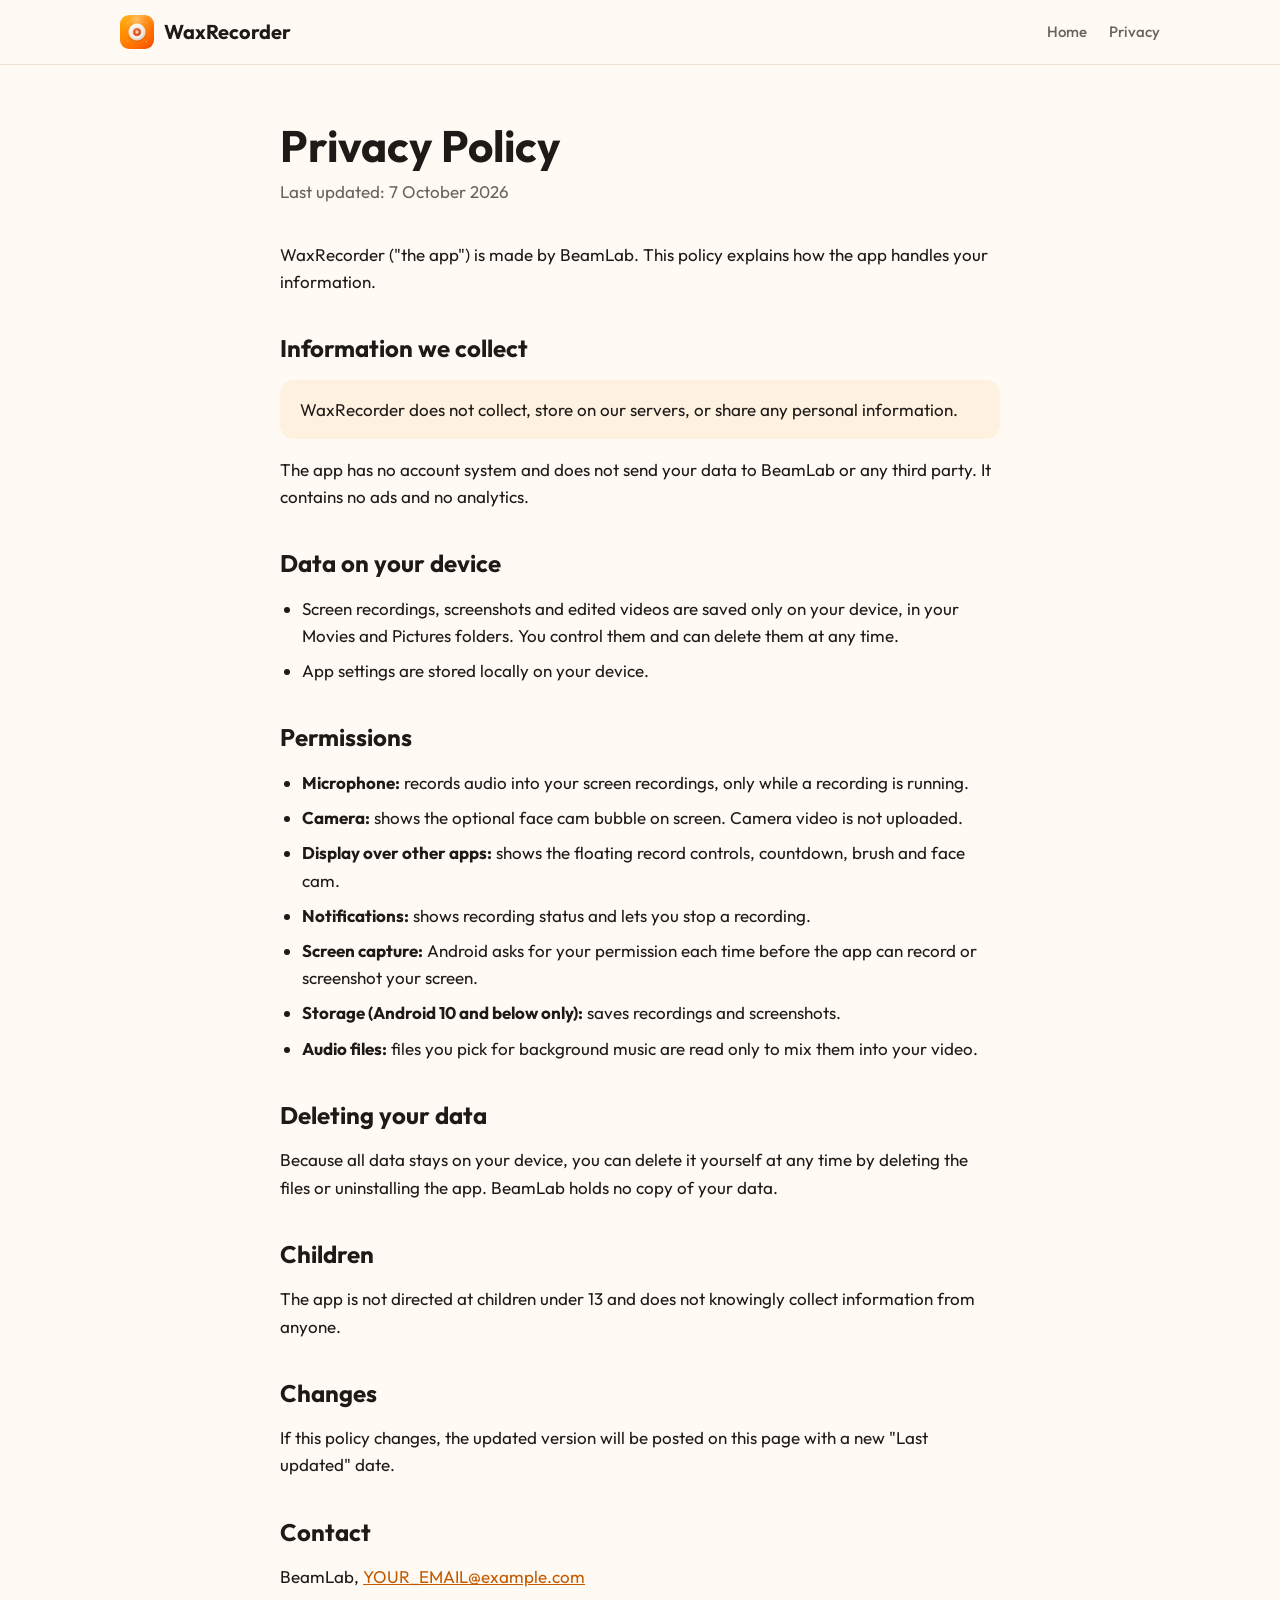
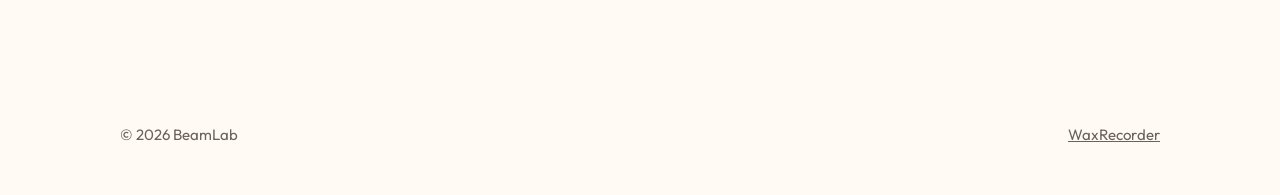
==== privacy.html @ 918859c5 "Add WaxRecorder website and privacy policy" ====
<!doctype html>
<html lang="en">
<head>
  <meta charset="utf-8">
  <meta name="viewport" content="width=device-width, initial-scale=1">
  <title>WaxRecorder Privacy Policy</title>
  <meta name="description" content="How WaxRecorder by BeamLab handles your information.">
  <meta name="theme-color" content="#ff8a00">
  <link rel="icon" href="assets/favicon.png">
  <link rel="preconnect" href="https://fonts.googleapis.com">
  <link rel="preconnect" href="https://fonts.gstatic.com" crossorigin>
  <link href="https://fonts.googleapis.com/css2?family=Outfit:wght@400;500;600;700;800&display=swap" rel="stylesheet">
  <link rel="stylesheet" href="style.css">
</head>
<body>

<header class="site-header">
  <div class="wrap">
    <a class="logo" href="./"><img src="assets/icon-192.png" alt="">WaxRecorder</a>
    <nav class="nav">
      <a href="./">Home</a>
      <a href="privacy.html">Privacy</a>
    </nav>
  </div>
</header>

<main class="doc">
  <h1>Privacy Policy</h1>
  <p class="updated">Last updated: 7 October 2026</p>

  <p>WaxRecorder ("the app") is made by BeamLab. This policy explains how the app handles your information.</p>

  <h2>Information we collect</h2>
  <p class="note">WaxRecorder does not collect, store on our servers, or share any personal information.</p>
  <p>The app has no account system and does not send your data to BeamLab or any third party. It contains no ads and no analytics.</p>

  <h2>Data on your device</h2>
  <ul>
    <li>Screen recordings, screenshots and edited videos are saved only on your device, in your Movies and Pictures folders. You control them and can delete them at any time.</li>
    <li>App settings are stored locally on your device.</li>
  </ul>

  <h2>Permissions</h2>
  <ul>
    <li><strong>Microphone:</strong> records audio into your screen recordings, only while a recording is running.</li>
    <li><strong>Camera:</strong> shows the optional face cam bubble on screen. Camera video is not uploaded.</li>
    <li><strong>Display over other apps:</strong> shows the floating record controls, countdown, brush and face cam.</li>
    <li><strong>Notifications:</strong> shows recording status and lets you stop a recording.</li>
    <li><strong>Screen capture:</strong> Android asks for your permission each time before the app can record or screenshot your screen.</li>
    <li><strong>Storage (Android 10 and below only):</strong> saves recordings and screenshots.</li>
    <li><strong>Audio files:</strong> files you pick for background music are read only to mix them into your video.</li>
  </ul>

  <h2>Deleting your data</h2>
  <p>Because all data stays on your device, you can delete it yourself at any time by deleting the files or uninstalling the app. BeamLab holds no copy of your data.</p>

  <h2>Children</h2>
  <p>The app is not directed at children under 13 and does not knowingly collect information from anyone.</p>

  <h2>Changes</h2>
  <p>If this policy changes, the updated version will be posted on this page with a new "Last updated" date.</p>

  <h2>Contact</h2>
  <p>BeamLab, <a href="mailto:YOUR_EMAIL@example.com">YOUR_EMAIL@example.com</a></p>
</main>

<footer class="site-footer">
  <div class="wrap">
    <span>© 2026 BeamLab</span>
    <span><a href="./">WaxRecorder</a></span>
  </div>
</footer>

</body>
</html>
---- style.css ----
:root {
  --brand: #ff8a00;
  --brand-dark: #c45a00;
  --brand-deep: #ff4d00;
  --bg: #fffaf4;
  --surface: #ffffff;
  --text: #1d1a17;
  --muted: #6b625a;
  --border: #f0e2d2;
  --chip: #fff1e0;
}

@media (prefers-color-scheme: dark) {
  :root {
    --bg: #141210;
    --surface: #1e1b18;
    --text: #f4eee8;
    --muted: #a99d92;
    --border: #2f2a25;
    --chip: #2b2118;
  }
}

* { box-sizing: border-box; }

html { scroll-behavior: smooth; }

body {
  margin: 0;
  background: var(--bg);
  color: var(--text);
  font-family: "Outfit", system-ui, -apple-system, "Segoe UI", Roboto, sans-serif;
  font-size: 17px;
  line-height: 1.6;
  -webkit-font-smoothing: antialiased;
}

a { color: var(--brand-dark); }
@media (prefers-color-scheme: dark) { a { color: var(--brand); } }

img { max-width: 100%; display: block; }

.wrap { max-width: 1080px; margin: 0 auto; padding: 0 20px; }

/* Header */
.site-header {
  position: sticky; top: 0; z-index: 10;
  background: color-mix(in srgb, var(--bg) 85%, transparent);
  backdrop-filter: blur(10px);
  border-bottom: 1px solid var(--border);
}
.site-header .wrap { display: flex; align-items: center; justify-content: space-between; height: 64px; }
.logo { display: flex; align-items: center; gap: 10px; font-weight: 700; font-size: 20px; color: var(--text); text-decoration: none; }
.logo img { width: 34px; height: 34px; border-radius: 9px; }
.nav { display: flex; gap: 22px; }
.nav a { color: var(--muted); text-decoration: none; font-size: 15px; font-weight: 500; }
.nav a:hover { color: var(--text); }

/* Hero */
.hero {
  background: linear-gradient(120deg, #ffb13b 0%, var(--brand) 40%, var(--brand-deep) 100%);
  color: #fff;
  overflow: hidden;
}
.hero .wrap { display: grid; grid-template-columns: 1.1fr 0.9fr; gap: 40px; align-items: center; padding-top: 64px; padding-bottom: 0; }
.rec-pill {
  display: inline-flex; align-items: center; gap: 8px;
  background: rgba(40, 14, 0, 0.75); padding: 6px 14px; border-radius: 999px;
  font-weight: 700; font-size: 14px; letter-spacing: 0.04em;
}
.rec-pill::before { content: ""; width: 10px; height: 10px; border-radius: 50%; background: #ff4b4b; animation: blink 1.4s infinite; }
@keyframes blink { 50% { opacity: 0.25; } }
@media (prefers-reduced-motion: reduce) { .rec-pill::before { animation: none; } }

.hero h1 { font-size: clamp(40px, 7vw, 68px); line-height: 1.05; margin: 18px 0 12px; font-weight: 800; }
.hero p.lead { font-size: 20px; margin: 0 0 28px; opacity: 0.95; max-width: 30em; }
.hero-shot { align-self: end; }
.hero-shot img { width: 100%; max-width: 380px; margin: 0 auto; border-radius: 28px 28px 0 0; box-shadow: 0 -10px 60px rgba(80, 20, 0, 0.35); }

.cta-row { display: flex; flex-wrap: wrap; gap: 12px; padding-bottom: 64px; }
.btn {
  display: inline-flex; align-items: center; gap: 10px;
  padding: 14px 22px; border-radius: 14px; font-weight: 600; text-decoration: none; font-size: 16px;
}
.btn-dark { background: #111; color: #fff; }
.btn-dark:hover { background: #000; }
.btn-ghost { border: 1.5px solid rgba(255, 255, 255, 0.7); color: #fff; }
.btn-ghost:hover { background: rgba(255, 255, 255, 0.12); }
.btn svg { width: 22px; height: 22px; }

/* Sections */
section { padding: 80px 0; }
.eyebrow { color: var(--brand-dark); font-weight: 700; letter-spacing: 0.08em; text-transform: uppercase; font-size: 13px; }
@media (prefers-color-scheme: dark) { .eyebrow { color: var(--brand); } }
h2 { font-size: clamp(28px, 4vw, 40px); line-height: 1.15; margin: 8px 0 14px; }
.section-lead { color: var(--muted); max-width: 40em; margin: 0 0 40px; }

.features { display: grid; grid-template-columns: repeat(auto-fit, minmax(240px, 1fr)); gap: 18px; }
.card { background: var(--surface); border: 1px solid var(--border); border-radius: 20px; padding: 26px; }
.card .ico {
  width: 46px; height: 46px; border-radius: 14px; display: grid; place-items: center;
  background: var(--chip); color: var(--brand); margin-bottom: 14px;
}
.card .ico svg { width: 24px; height: 24px; }
.card h3 { margin: 0 0 8px; font-size: 19px; }
.card ul { margin: 0; padding-left: 18px; color: var(--muted); font-size: 15.5px; }
.card li { margin: 4px 0; }

/* Screenshot strip */
.shots {
  display: flex; gap: 16px; overflow-x: auto; scroll-snap-type: x mandatory;
  padding: 4px 20px 20px; margin: 0 -20px;
  scrollbar-width: thin;
}
.shots img {
  flex: 0 0 auto; width: 230px; border-radius: 18px; scroll-snap-align: start;
  box-shadow: 0 8px 30px rgba(120, 50, 0, 0.18);
}

/* Privacy band */
.privacy-band { background: var(--surface); border-top: 1px solid var(--border); border-bottom: 1px solid var(--border); }
.privacy-grid { display: grid; grid-template-columns: repeat(auto-fit, minmax(200px, 1fr)); gap: 18px; margin-top: 30px; }
.privacy-grid div { padding: 20px; border-radius: 16px; background: var(--chip); }
.privacy-grid strong { display: block; font-size: 17px; margin-bottom: 4px; }
.privacy-grid span { color: var(--muted); font-size: 15px; }

/* Footer */
.site-footer { padding: 36px 0 48px; color: var(--muted); font-size: 15px; }
.site-footer .wrap { display: flex; flex-wrap: wrap; justify-content: space-between; gap: 16px; }
.site-footer a { color: var(--muted); }

/* Legal / doc pages */
.doc { max-width: 760px; margin: 0 auto; padding: 56px 20px 80px; }
.doc h1 { font-size: clamp(32px, 5vw, 44px); margin: 0 0 6px; line-height: 1.15; }
.doc .updated { color: var(--muted); margin: 0 0 36px; }
.doc h2 { font-size: 24px; margin: 40px 0 10px; }
.doc ul { padding-left: 22px; }
.doc li { margin: 8px 0; }
.doc .note { background: var(--chip); border-radius: 14px; padding: 16px 20px; }

@media (max-width: 760px) {
  .hero .wrap { grid-template-columns: 1fr; padding-top: 44px; gap: 0; }
  .cta-row { padding-bottom: 36px; }
  .hero-shot img { max-width: 280px; }
  .nav { gap: 14px; }
  .nav .hide-sm { display: none; }
  section { padding: 56px 0; }
}
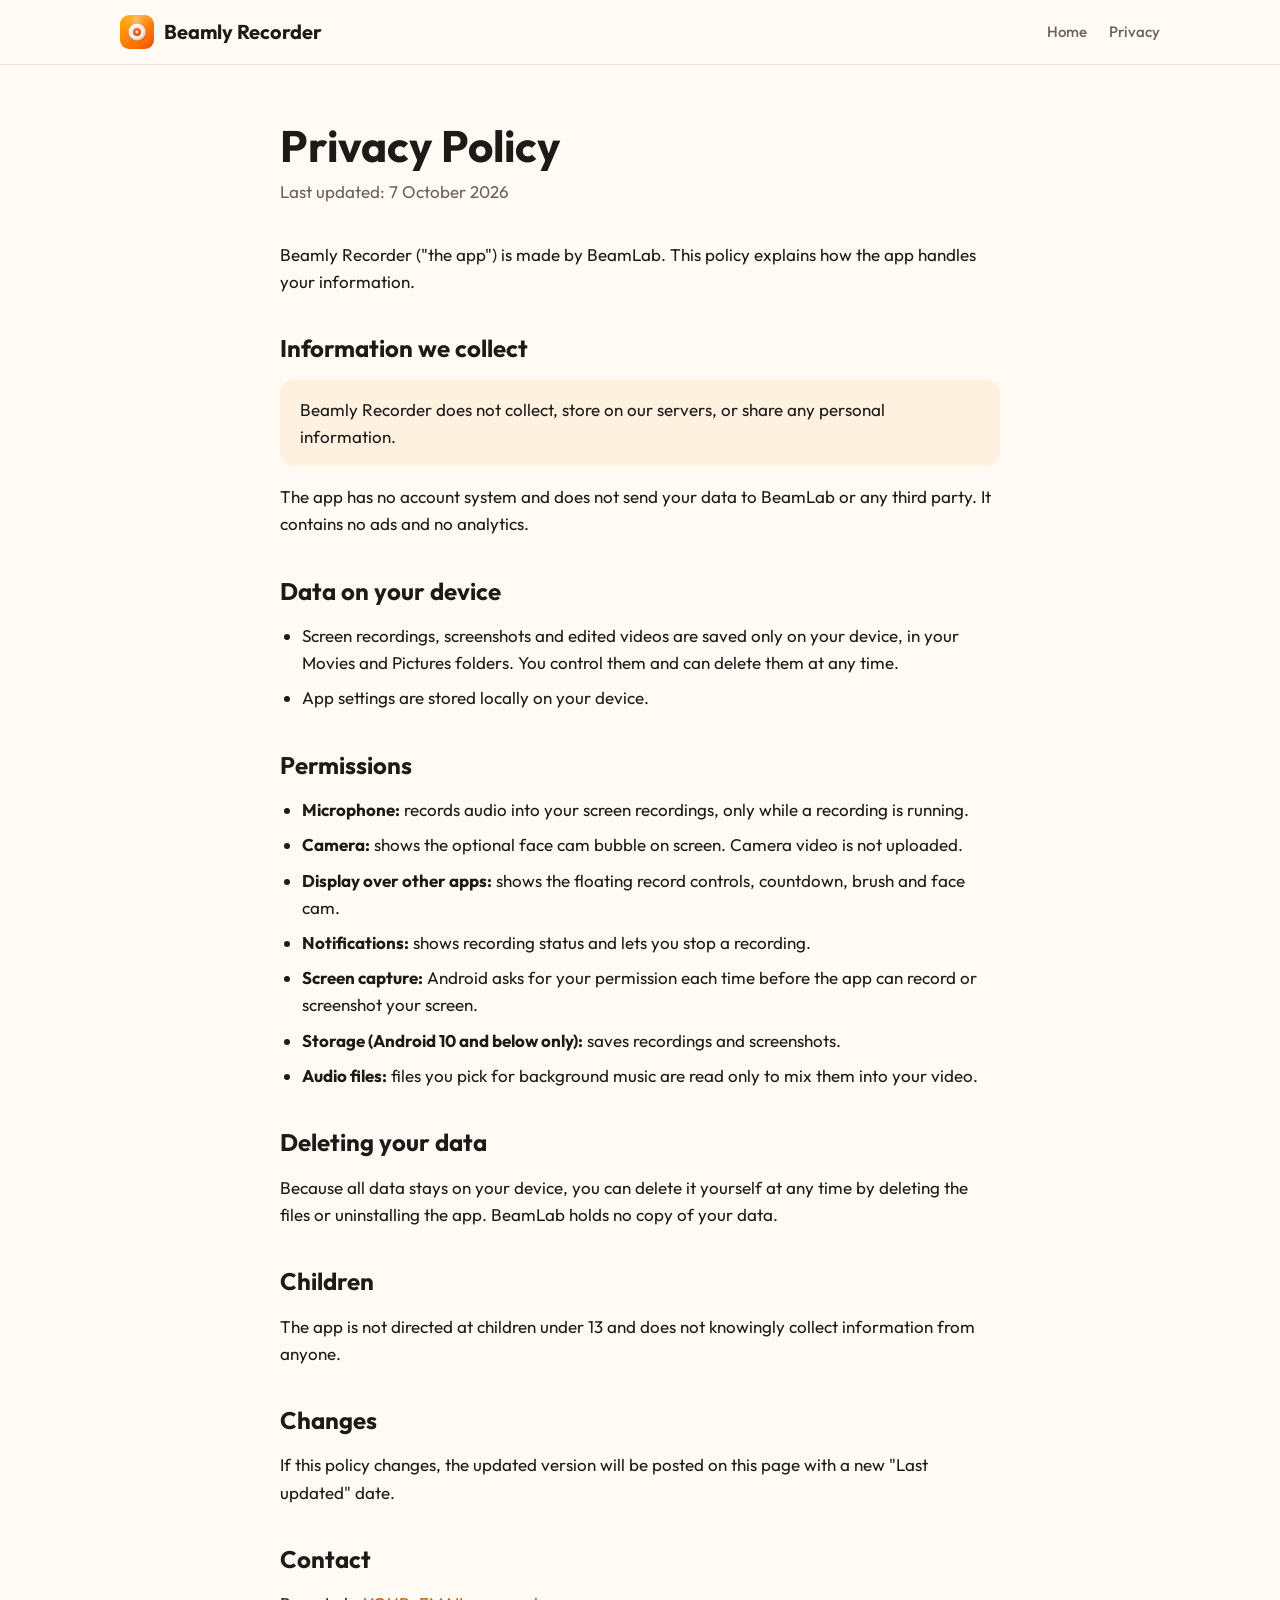
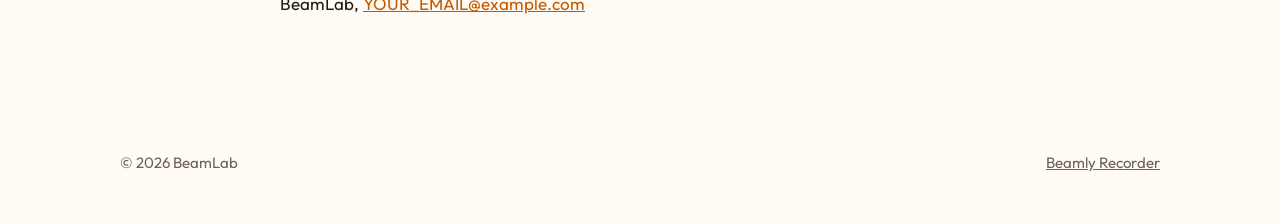
==== commit 6970e008: "Rename app to Beamly Recorder" ====
--- a/privacy.html
+++ b/privacy.html
@@ -3,8 +3,8 @@
 <head>
   <meta charset="utf-8">
   <meta name="viewport" content="width=device-width, initial-scale=1">
-  <title>WaxRecorder Privacy Policy</title>
-  <meta name="description" content="How WaxRecorder by BeamLab handles your information.">
+  <title>Beamly Recorder Privacy Policy</title>
+  <meta name="description" content="How Beamly Recorder by BeamLab handles your information.">
   <meta name="theme-color" content="#ff8a00">
   <link rel="icon" href="assets/favicon.png">
   <link rel="preconnect" href="https://fonts.googleapis.com">
@@ -16,7 +16,7 @@
 
 <header class="site-header">
   <div class="wrap">
-    <a class="logo" href="./"><img src="assets/icon-192.png" alt="">WaxRecorder</a>
+    <a class="logo" href="./"><img src="assets/icon-192.png" alt="">Beamly Recorder</a>
     <nav class="nav">
       <a href="./">Home</a>
       <a href="privacy.html">Privacy</a>
@@ -28,10 +28,10 @@
   <h1>Privacy Policy</h1>
   <p class="updated">Last updated: 7 October 2026</p>
 
-  <p>WaxRecorder ("the app") is made by BeamLab. This policy explains how the app handles your information.</p>
+  <p>Beamly Recorder ("the app") is made by BeamLab. This policy explains how the app handles your information.</p>
 
   <h2>Information we collect</h2>
-  <p class="note">WaxRecorder does not collect, store on our servers, or share any personal information.</p>
+  <p class="note">Beamly Recorder does not collect, store on our servers, or share any personal information.</p>
   <p>The app has no account system and does not send your data to BeamLab or any third party. It contains no ads and no analytics.</p>
 
   <h2>Data on your device</h2>
@@ -67,7 +67,7 @@
 <footer class="site-footer">
   <div class="wrap">
     <span>© 2026 BeamLab</span>
-    <span><a href="./">WaxRecorder</a></span>
+    <span><a href="./">Beamly Recorder</a></span>
   </div>
 </footer>
 
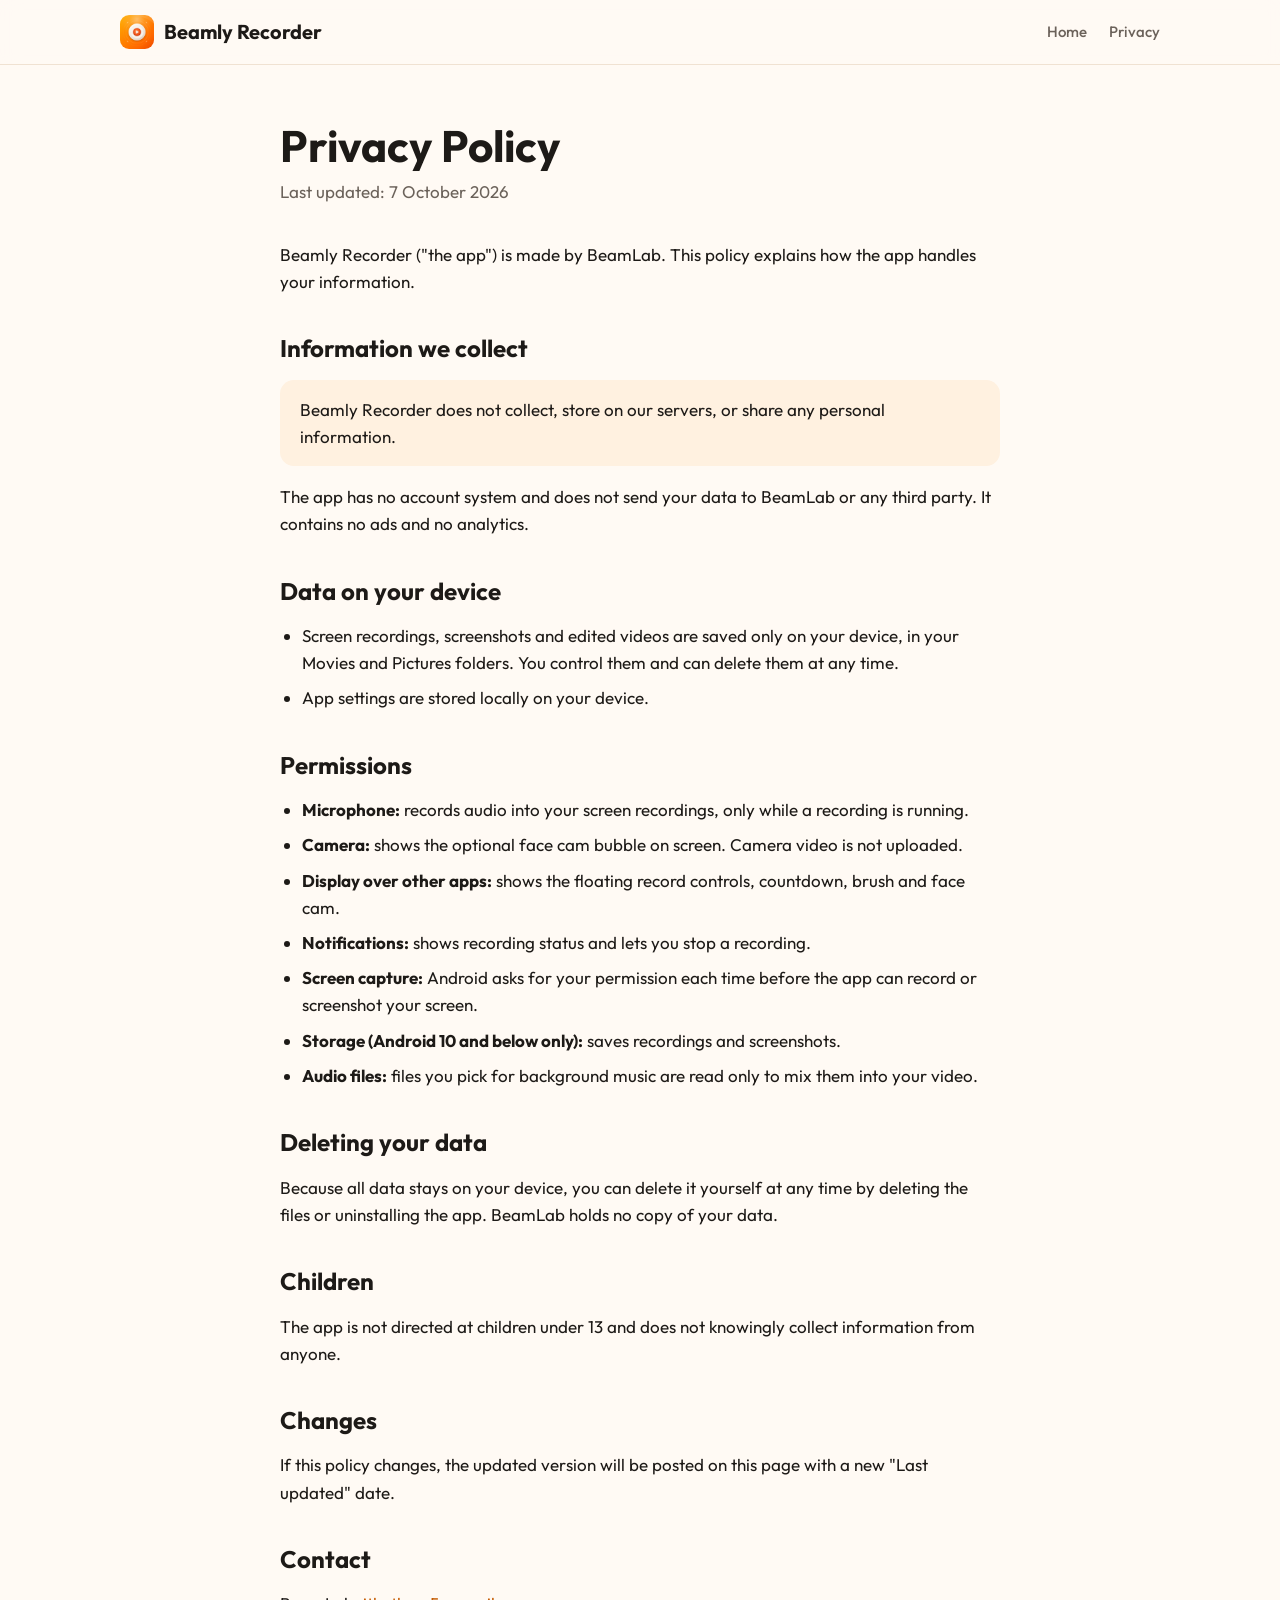
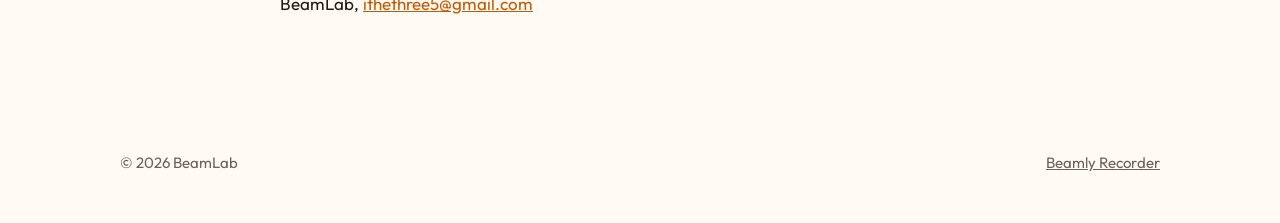
==== commit 561d0cd9: "Add contact email" ====
--- a/privacy.html
+++ b/privacy.html
@@ -61,7 +61,7 @@
   <p>If this policy changes, the updated version will be posted on this page with a new "Last updated" date.</p>
 
   <h2>Contact</h2>
-  <p>BeamLab, <a href="mailto:YOUR_EMAIL@example.com">YOUR_EMAIL@example.com</a></p>
+  <p>BeamLab, <a href="mailto:ithethree5@gmail.com">ithethree5@gmail.com</a></p>
 </main>
 
 <footer class="site-footer">
